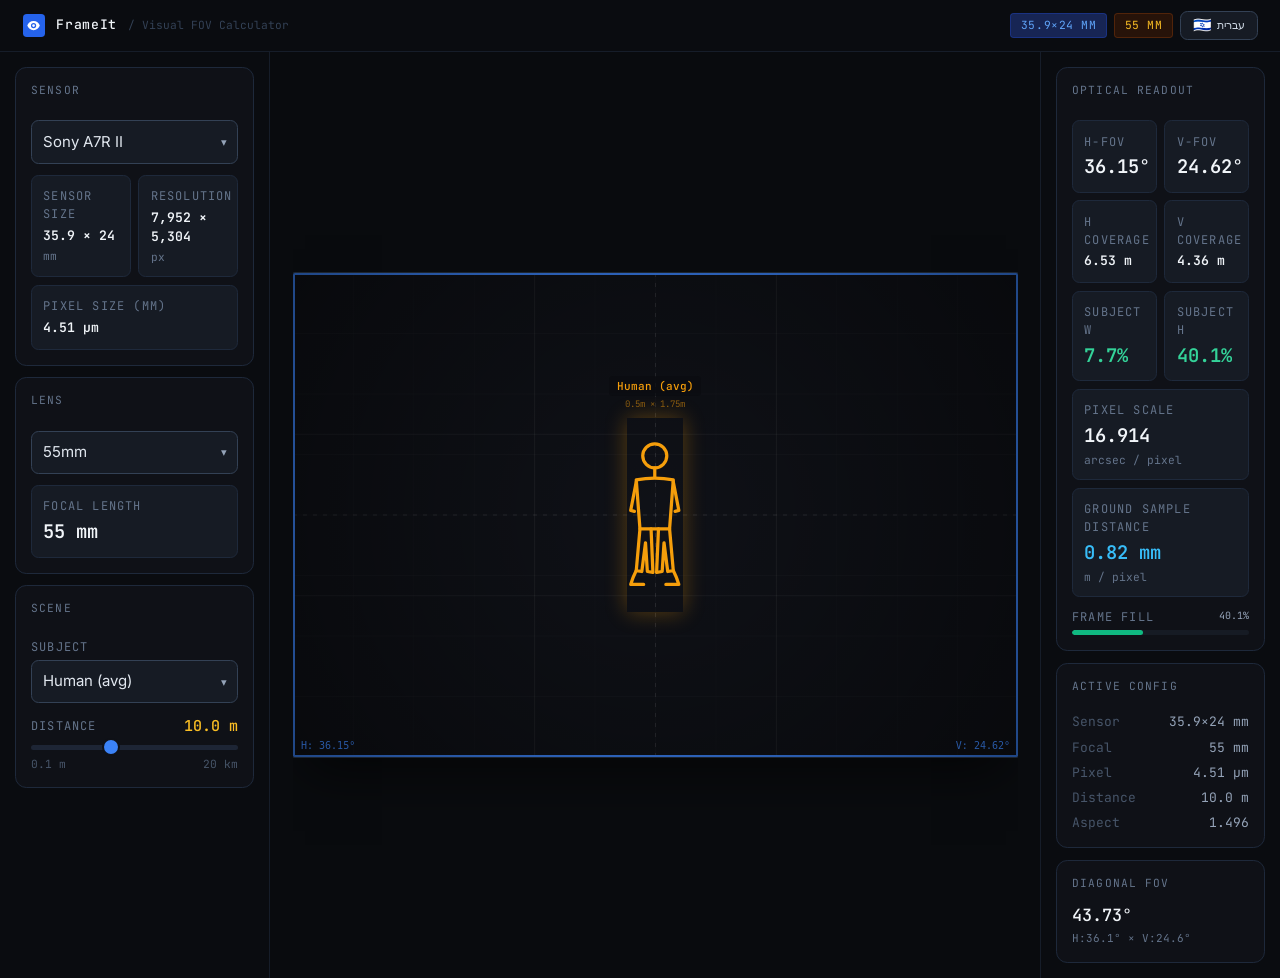
==== frameit/index.html @ 4c0c1609 "Add FrameIt — Visual FOV Calculator" ====
<!DOCTYPE html>
<html lang="en" class="dark">
  <head>
    <meta charset="UTF-8" />
    <meta name="viewport" content="width=device-width, initial-scale=1.0" />
    <title>FrameIt — Visual FOV Calculator</title>
    <link rel="preconnect" href="https://fonts.googleapis.com" />
    <link rel="preconnect" href="https://fonts.gstatic.com" crossorigin />
    <link
      href="https://fonts.googleapis.com/css2?family=JetBrains+Mono:wght@300;400;500;600&family=Inter:wght@300;400;500;600&family=Rubik:wght@300;400;500;600&display=swap"
      rel="stylesheet"
    />
    <script type="module" crossorigin src="/frameit/assets/index-BHYBNK6W.js"></script>
    <link rel="stylesheet" crossorigin href="/frameit/assets/index-D7DlHPp0.css">
  </head>
  <body>
    <div id="root"></div>
  </body>
</html>
---- frameit/assets/index-D7DlHPp0.css ----
*,:before,:after{--tw-border-spacing-x: 0;--tw-border-spacing-y: 0;--tw-translate-x: 0;--tw-translate-y: 0;--tw-rotate: 0;--tw-skew-x: 0;--tw-skew-y: 0;--tw-scale-x: 1;--tw-scale-y: 1;--tw-pan-x: ;--tw-pan-y: ;--tw-pinch-zoom: ;--tw-scroll-snap-strictness: proximity;--tw-gradient-from-position: ;--tw-gradient-via-position: ;--tw-gradient-to-position: ;--tw-ordinal: ;--tw-slashed-zero: ;--tw-numeric-figure: ;--tw-numeric-spacing: ;--tw-numeric-fraction: ;--tw-ring-inset: ;--tw-ring-offset-width: 0px;--tw-ring-offset-color: #fff;--tw-ring-color: rgb(59 130 246 / .5);--tw-ring-offset-shadow: 0 0 #0000;--tw-ring-shadow: 0 0 #0000;--tw-shadow: 0 0 #0000;--tw-shadow-colored: 0 0 #0000;--tw-blur: ;--tw-brightness: ;--tw-contrast: ;--tw-grayscale: ;--tw-hue-rotate: ;--tw-invert: ;--tw-saturate: ;--tw-sepia: ;--tw-drop-shadow: ;--tw-backdrop-blur: ;--tw-backdrop-brightness: ;--tw-backdrop-contrast: ;--tw-backdrop-grayscale: ;--tw-backdrop-hue-rotate: ;--tw-backdrop-invert: ;--tw-backdrop-opacity: ;--tw-backdrop-saturate: ;--tw-backdrop-sepia: ;--tw-contain-size: ;--tw-contain-layout: ;--tw-contain-paint: ;--tw-contain-style: }::backdrop{--tw-border-spacing-x: 0;--tw-border-spacing-y: 0;--tw-translate-x: 0;--tw-translate-y: 0;--tw-rotate: 0;--tw-skew-x: 0;--tw-skew-y: 0;--tw-scale-x: 1;--tw-scale-y: 1;--tw-pan-x: ;--tw-pan-y: ;--tw-pinch-zoom: ;--tw-scroll-snap-strictness: proximity;--tw-gradient-from-position: ;--tw-gradient-via-position: ;--tw-gradient-to-position: ;--tw-ordinal: ;--tw-slashed-zero: ;--tw-numeric-figure: ;--tw-numeric-spacing: ;--tw-numeric-fraction: ;--tw-ring-inset: ;--tw-ring-offset-width: 0px;--tw-ring-offset-color: #fff;--tw-ring-color: rgb(59 130 246 / .5);--tw-ring-offset-shadow: 0 0 #0000;--tw-ring-shadow: 0 0 #0000;--tw-shadow: 0 0 #0000;--tw-shadow-colored: 0 0 #0000;--tw-blur: ;--tw-brightness: ;--tw-contrast: ;--tw-grayscale: ;--tw-hue-rotate: ;--tw-invert: ;--tw-saturate: ;--tw-sepia: ;--tw-drop-shadow: ;--tw-backdrop-blur: ;--tw-backdrop-brightness: ;--tw-backdrop-contrast: ;--tw-backdrop-grayscale: ;--tw-backdrop-hue-rotate: ;--tw-backdrop-invert: ;--tw-backdrop-opacity: ;--tw-backdrop-saturate: ;--tw-backdrop-sepia: ;--tw-contain-size: ;--tw-contain-layout: ;--tw-contain-paint: ;--tw-contain-style: }*,:before,:after{box-sizing:border-box;border-width:0;border-style:solid;border-color:#e5e7eb}:before,:after{--tw-content: ""}html,:host{line-height:1.5;-webkit-text-size-adjust:100%;-moz-tab-size:4;-o-tab-size:4;tab-size:4;font-family:ui-sans-serif,system-ui,sans-serif,"Apple Color Emoji","Segoe UI Emoji",Segoe UI Symbol,"Noto Color Emoji";font-feature-settings:normal;font-variation-settings:normal;-webkit-tap-highlight-color:transparent}body{margin:0;line-height:inherit}hr{height:0;color:inherit;border-top-width:1px}abbr:where([title]){-webkit-text-decoration:underline dotted;text-decoration:underline dotted}h1,h2,h3,h4,h5,h6{font-size:inherit;font-weight:inherit}a{color:inherit;text-decoration:inherit}b,strong{font-weight:bolder}code,kbd,samp,pre{font-family:JetBrains Mono,Fira Code,monospace;font-feature-settings:normal;font-variation-settings:normal;font-size:1em}small{font-size:80%}sub,sup{font-size:75%;line-height:0;position:relative;vertical-align:baseline}sub{bottom:-.25em}sup{top:-.5em}table{text-indent:0;border-color:inherit;border-collapse:collapse}button,input,optgroup,select,textarea{font-family:inherit;font-feature-settings:inherit;font-variation-settings:inherit;font-size:100%;font-weight:inherit;line-height:inherit;letter-spacing:inherit;color:inherit;margin:0;padding:0}button,select{text-transform:none}button,input:where([type=button]),input:where([type=reset]),input:where([type=submit]){-webkit-appearance:button;background-color:transparent;background-image:none}:-moz-focusring{outline:auto}:-moz-ui-invalid{box-shadow:none}progress{vertical-align:baseline}::-webkit-inner-spin-button,::-webkit-outer-spin-button{height:auto}[type=search]{-webkit-appearance:textfield;outline-offset:-2px}::-webkit-search-decoration{-webkit-appearance:none}::-webkit-file-upload-button{-webkit-appearance:button;font:inherit}summary{display:list-item}blockquote,dl,dd,h1,h2,h3,h4,h5,h6,hr,figure,p,pre{margin:0}fieldset{margin:0;padding:0}legend{padding:0}ol,ul,menu{list-style:none;margin:0;padding:0}dialog{padding:0}textarea{resize:vertical}input::-moz-placeholder,textarea::-moz-placeholder{opacity:1;color:#9ca3af}input::placeholder,textarea::placeholder{opacity:1;color:#9ca3af}button,[role=button]{cursor:pointer}:disabled{cursor:default}img,svg,video,canvas,audio,iframe,embed,object{display:block;vertical-align:middle}img,video{max-width:100%;height:auto}[hidden]:where(:not([hidden=until-found])){display:none}html{font-family:Inter,system-ui,sans-serif;font-size:15px}body{--tw-bg-opacity: 1;background-color:rgb(10 12 16 / var(--tw-bg-opacity, 1));--tw-text-opacity: 1;color:rgb(226 232 240 / var(--tw-text-opacity, 1));-webkit-font-smoothing:antialiased;-moz-osx-font-smoothing:grayscale;min-height:100vh}*{box-sizing:border-box}[dir=rtl],[dir=rtl] *{font-family:Rubik,Segoe UI,Arial,sans-serif!important;letter-spacing:0!important}::-webkit-scrollbar{width:6px;height:6px}::-webkit-scrollbar-track{background:#0f1117}::-webkit-scrollbar-thumb{background:#2d3748;border-radius:3px}::-webkit-scrollbar-thumb:hover{background:#4a5568}.\!container{width:100%!important}.container{width:100%}@media (min-width: 640px){.\!container{max-width:640px!important}.container{max-width:640px}}@media (min-width: 768px){.\!container{max-width:768px!important}.container{max-width:768px}}@media (min-width: 1024px){.\!container{max-width:1024px!important}.container{max-width:1024px}}@media (min-width: 1280px){.\!container{max-width:1280px!important}.container{max-width:1280px}}@media (min-width: 1536px){.\!container{max-width:1536px!important}.container{max-width:1536px}}.panel{border-radius:.75rem;border-width:1px;--tw-border-opacity: 1;border-color:rgb(30 41 59 / var(--tw-border-opacity, 1));--tw-bg-opacity: 1;background-color:rgb(15 17 23 / var(--tw-bg-opacity, 1));padding:1rem}.panel-label{margin-bottom:.75rem;font-family:JetBrains Mono,Fira Code,monospace;font-size:.75rem;line-height:1rem;text-transform:uppercase;letter-spacing:.1em;--tw-text-opacity: 1;color:rgb(100 116 139 / var(--tw-text-opacity, 1))}.select-base{width:100%;cursor:pointer;-webkit-appearance:none;-moz-appearance:none;appearance:none;border-radius:.5rem;border-width:1px;--tw-border-opacity: 1;border-color:rgb(51 65 85 / var(--tw-border-opacity, 1));--tw-bg-opacity: 1;background-color:rgb(22 27 36 / var(--tw-bg-opacity, 1));padding:.625rem .75rem;font-size:15px;--tw-text-opacity: 1;color:rgb(226 232 240 / var(--tw-text-opacity, 1));transition-property:color,background-color,border-color,text-decoration-color,fill,stroke;transition-timing-function:cubic-bezier(.4,0,.2,1);transition-duration:.15s}.select-base:focus{--tw-border-opacity: 1;border-color:rgb(59 130 246 / var(--tw-border-opacity, 1));outline:2px solid transparent;outline-offset:2px;--tw-ring-offset-shadow: var(--tw-ring-inset) 0 0 0 var(--tw-ring-offset-width) var(--tw-ring-offset-color);--tw-ring-shadow: var(--tw-ring-inset) 0 0 0 calc(1px + var(--tw-ring-offset-width)) var(--tw-ring-color);box-shadow:var(--tw-ring-offset-shadow),var(--tw-ring-shadow),var(--tw-shadow, 0 0 #0000);--tw-ring-color: rgb(59 130 246 / .4)}.input-base{width:100%;border-radius:.5rem;border-width:1px;--tw-border-opacity: 1;border-color:rgb(51 65 85 / var(--tw-border-opacity, 1));--tw-bg-opacity: 1;background-color:rgb(22 27 36 / var(--tw-bg-opacity, 1));padding:.625rem .75rem;font-size:15px;--tw-text-opacity: 1;color:rgb(226 232 240 / var(--tw-text-opacity, 1));transition-property:color,background-color,border-color,text-decoration-color,fill,stroke;transition-timing-function:cubic-bezier(.4,0,.2,1);transition-duration:.15s}.input-base:focus{--tw-border-opacity: 1;border-color:rgb(59 130 246 / var(--tw-border-opacity, 1));outline:2px solid transparent;outline-offset:2px;--tw-ring-offset-shadow: var(--tw-ring-inset) 0 0 0 var(--tw-ring-offset-width) var(--tw-ring-offset-color);--tw-ring-shadow: var(--tw-ring-inset) 0 0 0 calc(1px + var(--tw-ring-offset-width)) var(--tw-ring-color);box-shadow:var(--tw-ring-offset-shadow),var(--tw-ring-shadow),var(--tw-shadow, 0 0 #0000);--tw-ring-color: rgb(59 130 246 / .4)}.stat-card{display:flex;flex-direction:column;gap:.25rem;border-radius:.5rem;border-width:1px;--tw-border-opacity: 1;border-color:rgb(30 41 59 / var(--tw-border-opacity, 1));--tw-bg-opacity: 1;background-color:rgb(22 27 36 / var(--tw-bg-opacity, 1));padding:.75rem}.stat-label{font-family:JetBrains Mono,Fira Code,monospace;font-size:12px;text-transform:uppercase;letter-spacing:.1em;--tw-text-opacity: 1;color:rgb(100 116 139 / var(--tw-text-opacity, 1))}.stat-value{font-family:JetBrains Mono,Fira Code,monospace;font-size:1.25rem;line-height:1.75rem;font-weight:600;--tw-text-opacity: 1;color:rgb(241 245 249 / var(--tw-text-opacity, 1))}.stat-unit{font-family:JetBrains Mono,Fira Code,monospace;font-size:.75rem;line-height:1rem;--tw-text-opacity: 1;color:rgb(100 116 139 / var(--tw-text-opacity, 1))}.badge{display:inline-flex;align-items:center;gap:.25rem;border-radius:.25rem;padding:.25rem .625rem;font-family:JetBrains Mono,Fira Code,monospace;font-size:.75rem;line-height:1rem;text-transform:uppercase;letter-spacing:.05em}.pointer-events-none{pointer-events:none}.fixed{position:fixed}.absolute{position:absolute}.relative{position:relative}.inset-0{top:0;right:0;bottom:0;left:0}.right-3{right:.75rem}.top-1\/2{top:50%}.col-span-2{grid-column:span 2 / span 2}.mt-0\.5{margin-top:.125rem}.flex{display:flex}.grid{display:grid}.h-1\.5{height:.375rem}.h-3\.5{height:.875rem}.h-6{height:1.5rem}.h-full{height:100%}.max-h-\[calc\(100vh-100px\)\]{max-height:calc(100vh - 100px)}.min-h-screen{min-height:100vh}.w-3\.5{width:.875rem}.w-6{width:1.5rem}.w-64{width:16rem}.w-72{width:18rem}.w-full{width:100%}.flex-1{flex:1 1 0%}.shrink-0{flex-shrink:0}.-translate-y-1\/2{--tw-translate-y: -50%;transform:translate(var(--tw-translate-x),var(--tw-translate-y)) rotate(var(--tw-rotate)) skew(var(--tw-skew-x)) skewY(var(--tw-skew-y)) scaleX(var(--tw-scale-x)) scaleY(var(--tw-scale-y))}.select-none{-webkit-user-select:none;-moz-user-select:none;user-select:none}.grid-cols-2{grid-template-columns:repeat(2,minmax(0,1fr))}.flex-row-reverse{flex-direction:row-reverse}.flex-col{flex-direction:column}.items-start{align-items:flex-start}.items-center{align-items:center}.justify-center{justify-content:center}.justify-between{justify-content:space-between}.gap-1{gap:.25rem}.gap-1\.5{gap:.375rem}.gap-2{gap:.5rem}.gap-3{gap:.75rem}.overflow-hidden{overflow:hidden}.overflow-y-auto{overflow-y:auto}.rounded{border-radius:.25rem}.rounded-full{border-radius:9999px}.rounded-lg{border-radius:.5rem}.rounded-md{border-radius:.375rem}.rounded-sm{border-radius:.125rem}.border{border-width:1px}.border-b{border-bottom-width:1px}.border-l{border-left-width:1px}.border-r{border-right-width:1px}.border-amber-600\/50{border-color:#d9770680}.border-amber-800\/40{border-color:#92400e66}.border-blue-800\/50{border-color:#1e40af80}.border-slate-600{--tw-border-opacity: 1;border-color:rgb(71 85 105 / var(--tw-border-opacity, 1))}.border-slate-700{--tw-border-opacity: 1;border-color:rgb(51 65 85 / var(--tw-border-opacity, 1))}.border-slate-800\/60{border-color:#1e293b99}.bg-\[\#090b0e\]{--tw-bg-opacity: 1;background-color:rgb(9 11 14 / var(--tw-bg-opacity, 1))}.bg-\[\#0a0c10\]{--tw-bg-opacity: 1;background-color:rgb(10 12 16 / var(--tw-bg-opacity, 1))}.bg-\[\#161b24\]{--tw-bg-opacity: 1;background-color:rgb(22 27 36 / var(--tw-bg-opacity, 1))}.bg-amber-400{--tw-bg-opacity: 1;background-color:rgb(251 191 36 / var(--tw-bg-opacity, 1))}.bg-amber-500{--tw-bg-opacity: 1;background-color:rgb(245 158 11 / var(--tw-bg-opacity, 1))}.bg-amber-950\/30{background-color:#451a034d}.bg-amber-950\/50{background-color:#451a0380}.bg-blue-600{--tw-bg-opacity: 1;background-color:rgb(37 99 235 / var(--tw-bg-opacity, 1))}.bg-blue-950{--tw-bg-opacity: 1;background-color:rgb(23 37 84 / var(--tw-bg-opacity, 1))}.bg-emerald-500{--tw-bg-opacity: 1;background-color:rgb(16 185 129 / var(--tw-bg-opacity, 1))}.bg-red-500{--tw-bg-opacity: 1;background-color:rgb(239 68 68 / var(--tw-bg-opacity, 1))}.p-3{padding:.75rem}.p-4{padding:1rem}.p-6{padding:1.5rem}.px-2{padding-left:.5rem;padding-right:.5rem}.px-2\.5{padding-left:.625rem;padding-right:.625rem}.px-3{padding-left:.75rem;padding-right:.75rem}.px-6{padding-left:1.5rem;padding-right:1.5rem}.py-0\.5{padding-top:.125rem;padding-bottom:.125rem}.py-1{padding-top:.25rem;padding-bottom:.25rem}.py-1\.5{padding-top:.375rem;padding-bottom:.375rem}.py-3{padding-top:.75rem;padding-bottom:.75rem}.pr-8{padding-right:2rem}.text-end{text-align:end}.font-mono{font-family:JetBrains Mono,Fira Code,monospace}.text-\[10px\]{font-size:10px}.text-\[11px\]{font-size:11px}.text-\[13px\]{font-size:13px}.text-\[9px\]{font-size:9px}.text-base{font-size:1rem;line-height:1.5rem}.text-lg{font-size:1.125rem;line-height:1.75rem}.text-sm{font-size:.875rem;line-height:1.25rem}.text-xs{font-size:.75rem;line-height:1rem}.font-medium{font-weight:500}.font-semibold{font-weight:600}.leading-none{line-height:1}.leading-snug{line-height:1.375}.tracking-wider{letter-spacing:.05em}.text-amber-300\/70{color:#fcd34db3}.text-amber-400{--tw-text-opacity: 1;color:rgb(251 191 36 / var(--tw-text-opacity, 1))}.text-black{--tw-text-opacity: 1;color:rgb(0 0 0 / var(--tw-text-opacity, 1))}.text-blue-400{--tw-text-opacity: 1;color:rgb(96 165 250 / var(--tw-text-opacity, 1))}.text-emerald-400{--tw-text-opacity: 1;color:rgb(52 211 153 / var(--tw-text-opacity, 1))}.text-emerald-500{--tw-text-opacity: 1;color:rgb(16 185 129 / var(--tw-text-opacity, 1))}.text-red-400{--tw-text-opacity: 1;color:rgb(248 113 113 / var(--tw-text-opacity, 1))}.text-sky-400{--tw-text-opacity: 1;color:rgb(56 189 248 / var(--tw-text-opacity, 1))}.text-slate-100{--tw-text-opacity: 1;color:rgb(241 245 249 / var(--tw-text-opacity, 1))}.text-slate-300{--tw-text-opacity: 1;color:rgb(203 213 225 / var(--tw-text-opacity, 1))}.text-slate-400{--tw-text-opacity: 1;color:rgb(148 163 184 / var(--tw-text-opacity, 1))}.text-slate-500{--tw-text-opacity: 1;color:rgb(100 116 139 / var(--tw-text-opacity, 1))}.text-slate-600{--tw-text-opacity: 1;color:rgb(71 85 105 / var(--tw-text-opacity, 1))}.text-slate-700{--tw-text-opacity: 1;color:rgb(51 65 85 / var(--tw-text-opacity, 1))}.text-white{--tw-text-opacity: 1;color:rgb(255 255 255 / var(--tw-text-opacity, 1))}.shadow-2xl{--tw-shadow: 0 25px 50px -12px rgb(0 0 0 / .25);--tw-shadow-colored: 0 25px 50px -12px var(--tw-shadow-color);box-shadow:var(--tw-ring-offset-shadow, 0 0 #0000),var(--tw-ring-shadow, 0 0 #0000),var(--tw-shadow)}.shadow-black\/60{--tw-shadow-color: rgb(0 0 0 / .6);--tw-shadow: var(--tw-shadow-colored)}.ring-1{--tw-ring-offset-shadow: var(--tw-ring-inset) 0 0 0 var(--tw-ring-offset-width) var(--tw-ring-offset-color);--tw-ring-shadow: var(--tw-ring-inset) 0 0 0 calc(1px + var(--tw-ring-offset-width)) var(--tw-ring-color);box-shadow:var(--tw-ring-offset-shadow),var(--tw-ring-shadow),var(--tw-shadow, 0 0 #0000)}.ring-slate-700\/50{--tw-ring-color: rgb(51 65 85 / .5)}.filter{filter:var(--tw-blur) var(--tw-brightness) var(--tw-contrast) var(--tw-grayscale) var(--tw-hue-rotate) var(--tw-invert) var(--tw-saturate) var(--tw-sepia) var(--tw-drop-shadow)}.transition-all{transition-property:all;transition-timing-function:cubic-bezier(.4,0,.2,1);transition-duration:.15s}.transition-colors{transition-property:color,background-color,border-color,text-decoration-color,fill,stroke;transition-timing-function:cubic-bezier(.4,0,.2,1);transition-duration:.15s}.duration-150{transition-duration:.15s}.duration-200{transition-duration:.2s}input[type=range]{-webkit-appearance:none;-moz-appearance:none;appearance:none;height:5px;border-radius:3px;background:#1d2535;outline:none;width:100%}input[type=range]::-webkit-slider-thumb{-webkit-appearance:none;-moz-appearance:none;appearance:none;width:18px;height:18px;border-radius:50%;background:#3b82f6;cursor:pointer;border:2px solid #0f1117;box-shadow:0 0 #3b82f64d;-webkit-transition:box-shadow .15s;transition:box-shadow .15s}input[type=range]::-webkit-slider-thumb:hover{box-shadow:0 0 0 5px #3b82f640}input[type=range]::-moz-range-thumb{width:18px;height:18px;border-radius:50%;background:#3b82f6;cursor:pointer;border:2px solid #0f1117}.hover\:border-blue-600:hover{--tw-border-opacity: 1;border-color:rgb(37 99 235 / var(--tw-border-opacity, 1))}.hover\:bg-amber-400:hover{--tw-bg-opacity: 1;background-color:rgb(251 191 36 / var(--tw-bg-opacity, 1))}.hover\:text-blue-300:hover{--tw-text-opacity: 1;color:rgb(147 197 253 / var(--tw-text-opacity, 1))}.hover\:text-blue-400:hover{--tw-text-opacity: 1;color:rgb(96 165 250 / var(--tw-text-opacity, 1))}.hover\:text-slate-200:hover{--tw-text-opacity: 1;color:rgb(226 232 240 / var(--tw-text-opacity, 1))}
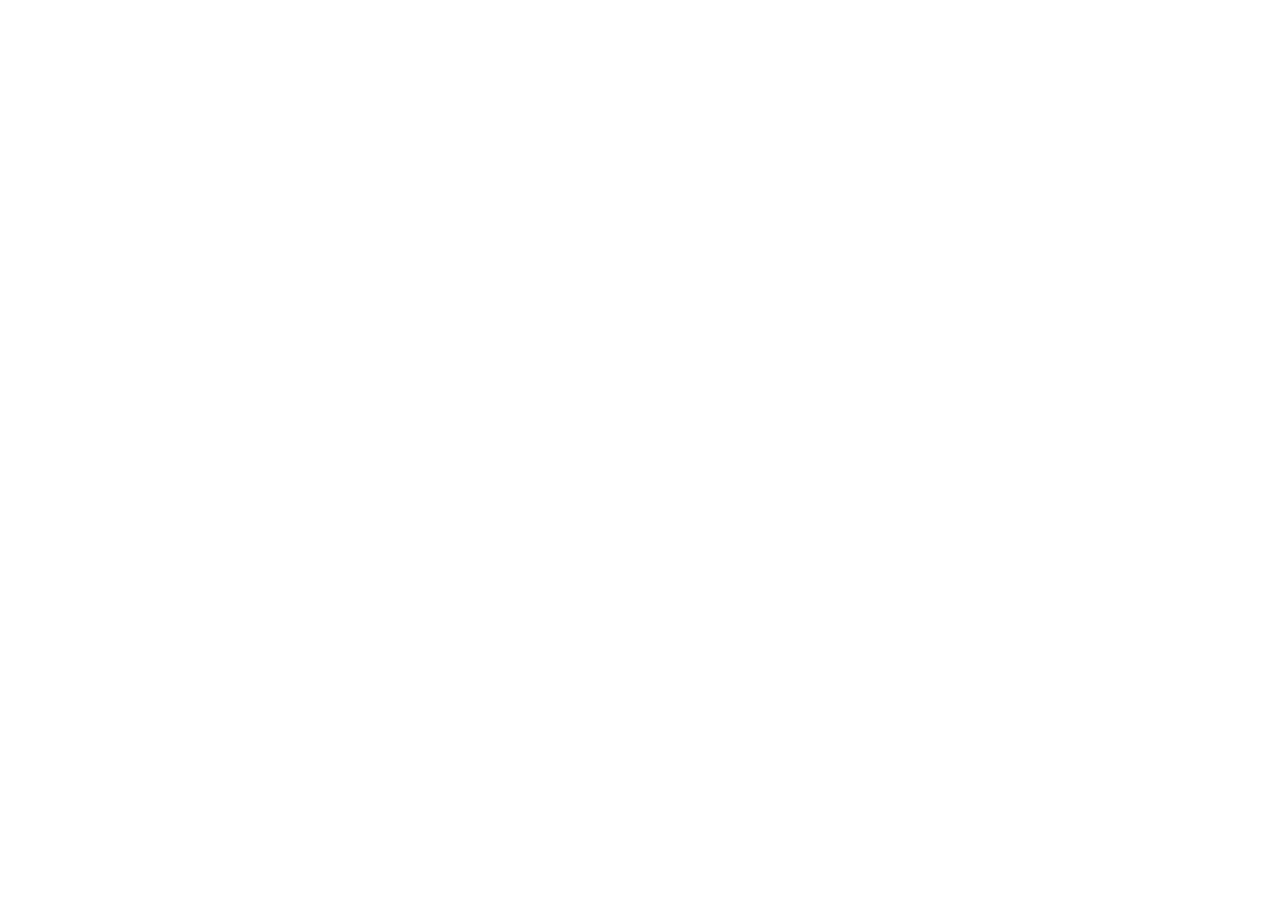
==== commit 4ff3ff7d: "Fix base path to /2LIGHT/frameit/" ====
--- a/frameit/index.html
+++ b/frameit/index.html
@@ -10,8 +10,8 @@
       href="https://fonts.googleapis.com/css2?family=JetBrains+Mono:wght@300;400;500;600&family=Inter:wght@300;400;500;600&family=Rubik:wght@300;400;500;600&display=swap"
       rel="stylesheet"
     />
-    <script type="module" crossorigin src="/frameit/assets/index-BHYBNK6W.js"></script>
-    <link rel="stylesheet" crossorigin href="/frameit/assets/index-D7DlHPp0.css">
+    <script type="module" crossorigin src="/2LIGHT/frameit/assets/index-BHYBNK6W.js"></script>
+    <link rel="stylesheet" crossorigin href="/2LIGHT/frameit/assets/index-D7DlHPp0.css">
   </head>
   <body>
     <div id="root"></div>
